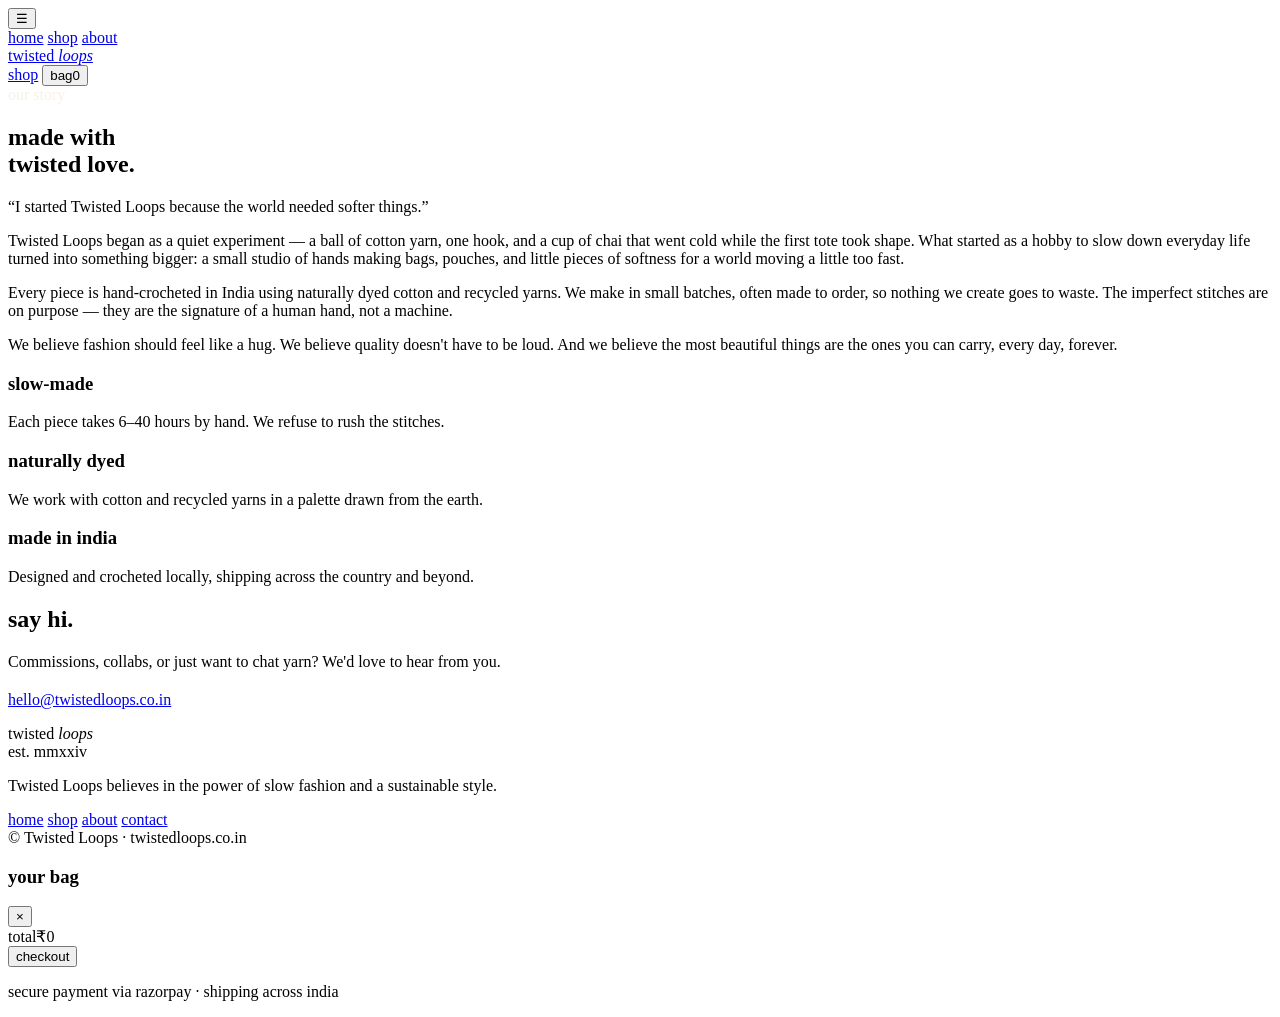
==== about.html @ e2114971 "Add files via upload" ====
<!doctype html>
<html lang="en">
<head>
  <meta charset="utf-8" />
  <meta name="viewport" content="width=device-width, initial-scale=1" />
  <title>About — Twisted Loops</title>
  <meta name="description" content="The story behind Twisted Loops — a small Indian studio making slow-stitched crochet bags and accessories." />
  <link rel="preconnect" href="https://fonts.googleapis.com">
  <link rel="preconnect" href="https://fonts.gstatic.com" crossorigin>
  <link href="https://fonts.googleapis.com/css2?family=Playfair+Display:ital,wght@0,400;0,500;1,400&family=Cormorant+Garamond:ital,wght@0,400;0,500;1,400&family=Jost:wght@300;400;500&display=swap" rel="stylesheet">
  <link rel="stylesheet" href="css/style.css" />
</head>
<body>

  <header class="site-header">
    <nav class="nav" aria-label="primary">
      <button class="nav-toggle" aria-label="menu">☰</button>
      <div class="nav-left">
        <a href="index.html">home</a>
        <a href="shop.html">shop</a>
        <a href="about.html">about</a>
      </div>
      <a href="index.html" class="brand">twisted <em>loops</em></a>
      <div class="nav-right">
        <a href="shop.html">shop</a>
        <button class="nav-cart" aria-label="open bag">bag<span class="count">0</span></button>
      </div>
    </nav>
  </header>

  <section class="about-hero">
    <div class="eyebrow" style="color: rgba(243,235,220,0.7); margin-bottom: 18px;">our story</div>
    <h1>made with<br/>twisted love.</h1>
    <p>“I started Twisted Loops because the world needed softer things.”</p>
  </section>

  <section class="about-story">
    <p>Twisted Loops began as a quiet experiment — a ball of cotton yarn, one hook, and a cup of chai that went cold while the first tote took shape. What started as a hobby to slow down everyday life turned into something bigger: a small studio of hands making bags, pouches, and little pieces of softness for a world moving a little too fast.</p>

    <p>Every piece is hand-crocheted in India using naturally dyed cotton and recycled yarns. We make in small batches, often made to order, so nothing we create goes to waste. The imperfect stitches are on purpose — they are the signature of a human hand, not a machine.</p>

    <p>We believe fashion should feel like a hug. We believe quality doesn't have to be loud. And we believe the most beautiful things are the ones you can carry, every day, forever.</p>
  </section>

  <section class="section on-cream" style="padding-top: 0;">
    <div class="values">
      <div class="value">
        <h3>slow-made</h3>
        <p>Each piece takes 6–40 hours by hand. We refuse to rush the stitches.</p>
      </div>
      <div class="value">
        <h3>naturally dyed</h3>
        <p>We work with cotton and recycled yarns in a palette drawn from the earth.</p>
      </div>
      <div class="value">
        <h3>made in india</h3>
        <p>Designed and crocheted locally, shipping across the country and beyond.</p>
      </div>
    </div>
  </section>

  <section class="about-cta">
    <h2>say hi.</h2>
    <p>Commissions, collabs, or just want to chat yarn? We'd love to hear from you.</p>
    <p style="margin-top: 20px;">
      <a href="mailto:hello@twistedloops.co.in" class="btn">hello@twistedloops.co.in</a>
    </p>
  </section>

  <!-- FOOTER -->
  <footer class="site-footer">
    <div class="brand">twisted <em>loops</em></div>
    <div class="est">est. mmxxiv</div>
    <p>Twisted Loops believes in the power of slow fashion and a sustainable style.</p>
    <div class="footer-links">
      <a href="index.html">home</a>
      <a href="shop.html">shop</a>
      <a href="about.html">about</a>
      <a href="mailto:hello@twistedloops.co.in">contact</a>
    </div>
    <div class="footer-fine">© <span class="js-year"></span> Twisted Loops · twistedloops.co.in</div>
  </footer>

  <!-- CART DRAWER -->
  <div class="cart-backdrop" aria-hidden="true"></div>
  <aside class="cart-drawer" aria-label="shopping bag">
    <div class="cart-head">
      <h3>your bag</h3>
      <button class="cart-close" aria-label="close">×</button>
    </div>
    <div class="cart-body"></div>
    <div class="cart-foot">
      <div class="cart-total"><span>total</span><span class="amount">₹0</span></div>
      <button class="btn btn-solid cart-checkout">checkout</button>
      <p class="note">secure payment via razorpay · shipping across india</p>
    </div>
  </aside>

  <script src="https://checkout.razorpay.com/v1/checkout.js"></script>
  <script src="js/config.js"></script>
  <script src="js/products.js"></script>
  <script src="js/cart.js"></script>
  <script src="js/main.js"></script>
</body>
</html>
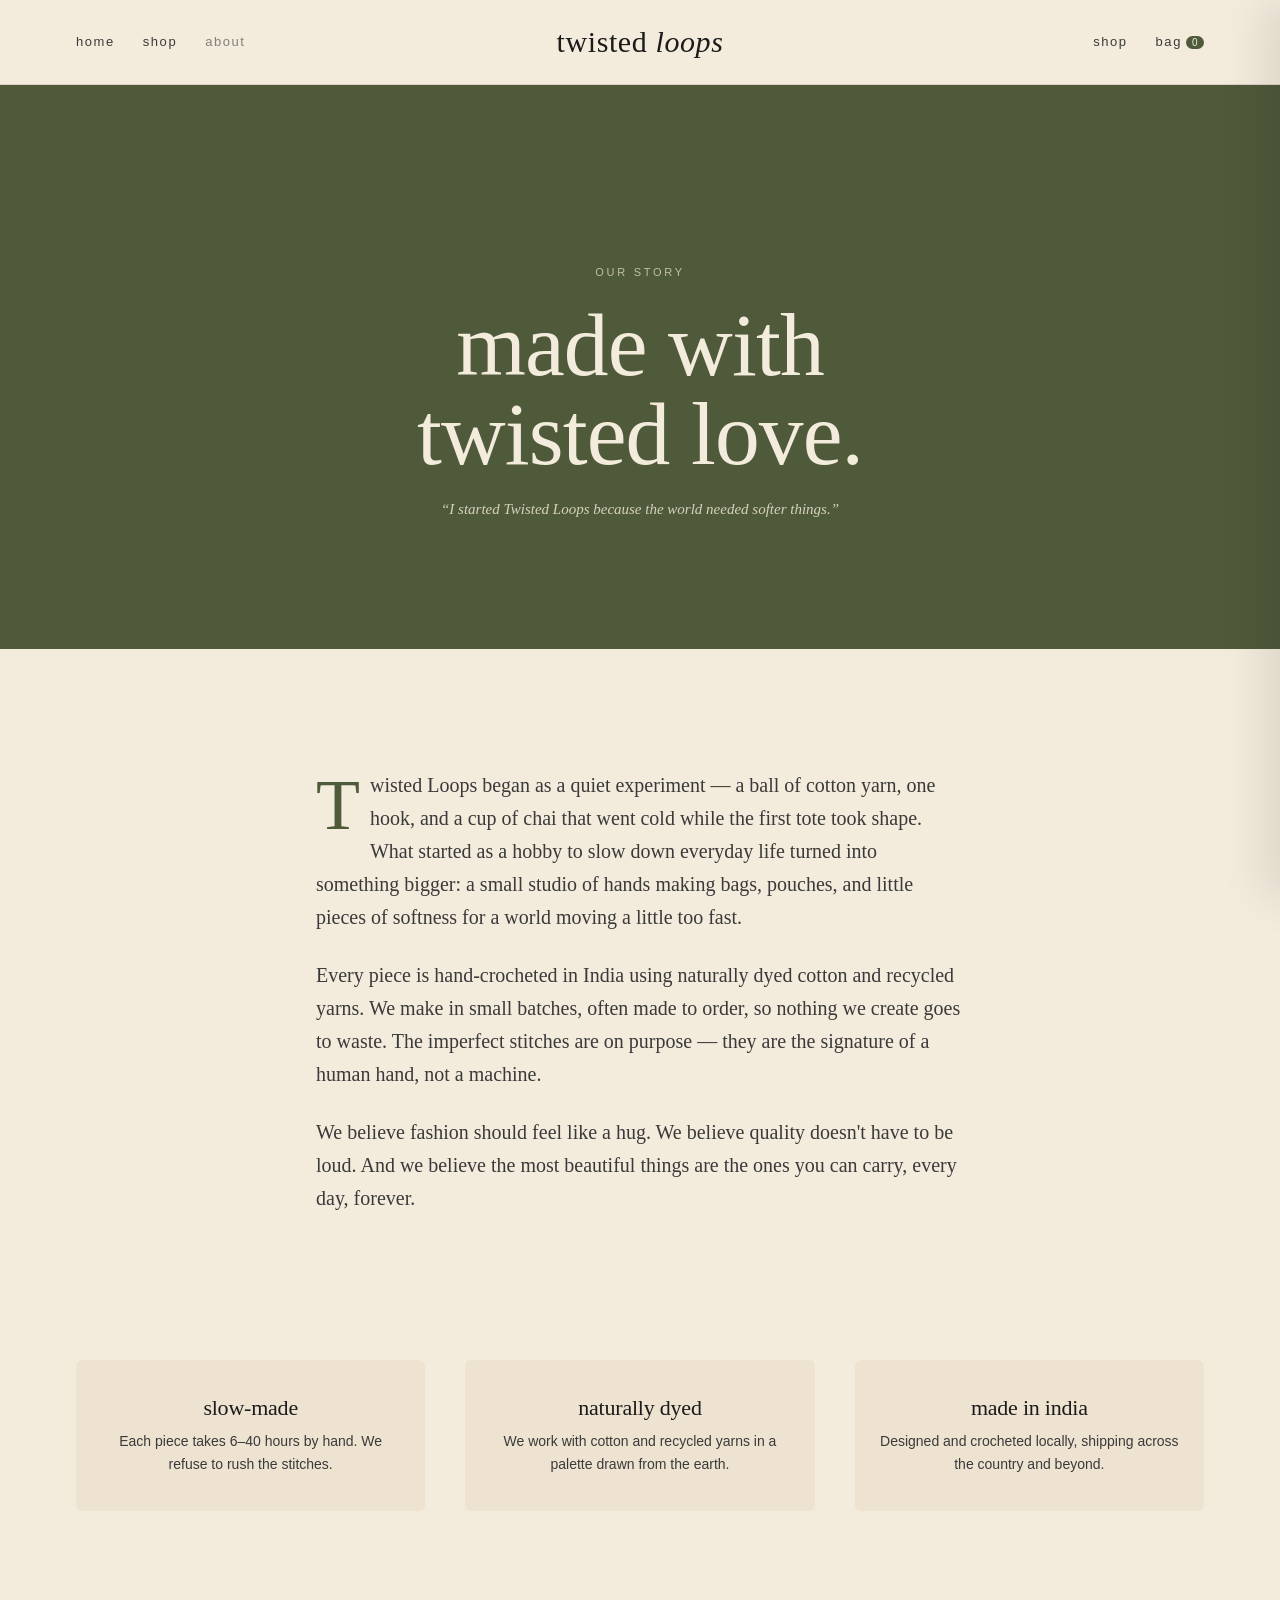
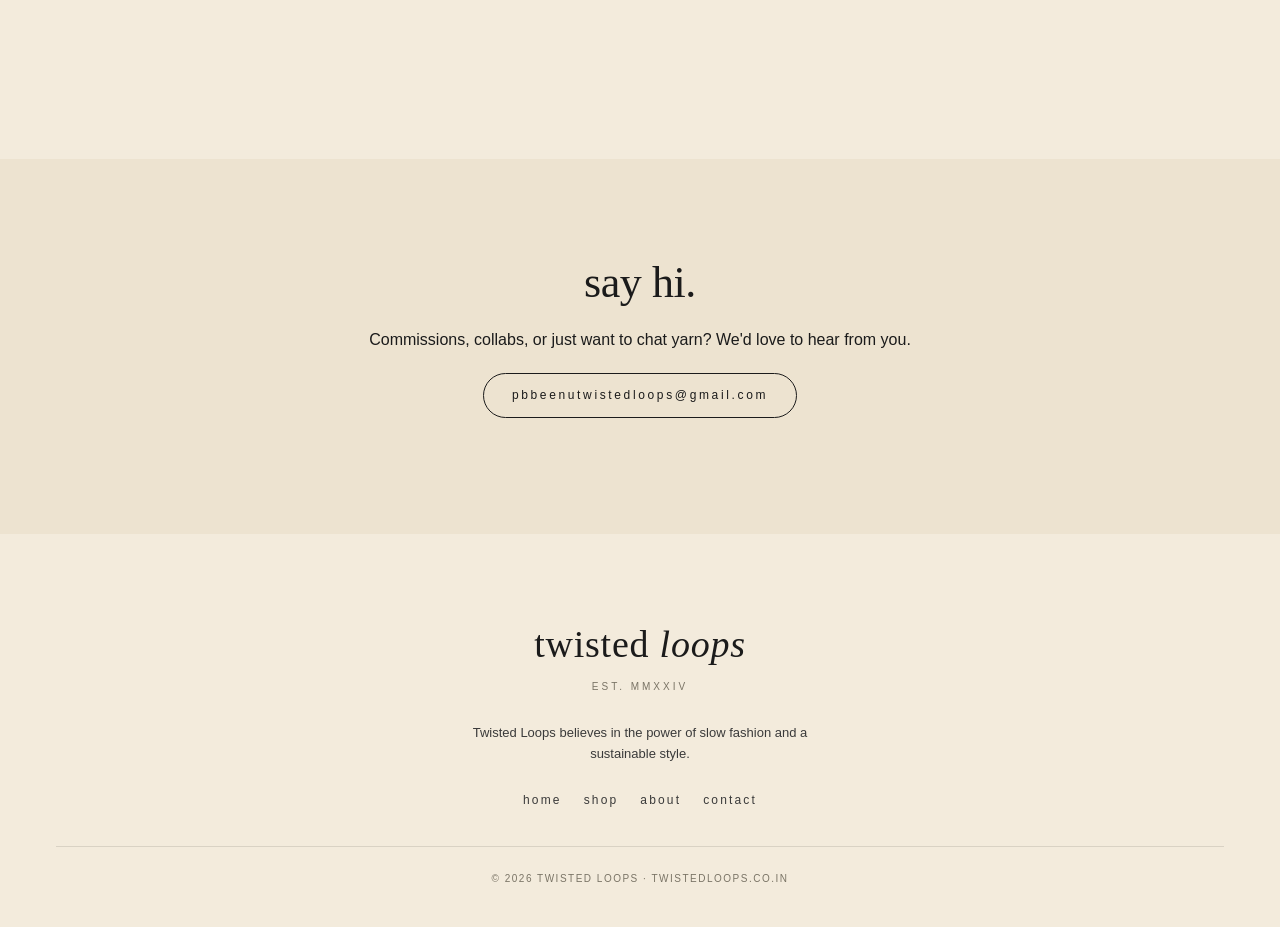
==== commit acfa04d8: "Update about.html updated the mail id" ====
--- a/about.html
+++ b/about.html
@@ -63,7 +63,7 @@
     <h2>say hi.</h2>
     <p>Commissions, collabs, or just want to chat yarn? We'd love to hear from you.</p>
     <p style="margin-top: 20px;">
-      <a href="mailto:hello@twistedloops.co.in" class="btn">hello@twistedloops.co.in</a>
+      <a href="mailto: pbbeenutwistedloops@gmail.com" class="btn">pbbeenutwistedloops@gmail.com</a>
     </p>
   </section>
 
--- a/css/style.css
+++ b/css/style.css
@@ -0,0 +1,802 @@
+/* ==========================================================================
+   Twisted Loops — global styles
+   Aesthetic: deep olive + warm cream, editorial serif, airy minimal
+   ========================================================================== */
+
+:root {
+  --olive: #4e5a3a;
+  --olive-deep: #3e4a2d;
+  --olive-soft: #6a7752;
+  --cream: #f3ebdc;
+  --cream-warm: #ede3d0;
+  --blush: #ead8c9;
+  --ink: #1b1b1b;
+  --ink-soft: #3a3a3a;
+  --muted: #7a7466;
+  --line: rgba(27, 27, 27, 0.12);
+  --line-cream: rgba(243, 235, 220, 0.25);
+
+  --font-serif: "Cormorant Garamond", "Playfair Display", Georgia, "Times New Roman", serif;
+  --font-display: "Playfair Display", "Cormorant Garamond", Georgia, serif;
+  --font-sans: "Jost", "Inter", -apple-system, BlinkMacSystemFont, "Helvetica Neue", Arial, sans-serif;
+
+  --radius-pill: 999px;
+  --radius-sm: 6px;
+
+  --maxw: 1240px;
+  --pad-x: clamp(20px, 5vw, 56px);
+}
+
+* { box-sizing: border-box; }
+
+html, body {
+  margin: 0;
+  padding: 0;
+  background: var(--cream);
+  color: var(--ink);
+  font-family: var(--font-sans);
+  font-size: 16px;
+  line-height: 1.6;
+  -webkit-font-smoothing: antialiased;
+  -moz-osx-font-smoothing: grayscale;
+}
+
+img { max-width: 100%; display: block; }
+
+a {
+  color: inherit;
+  text-decoration: none;
+  transition: opacity 0.2s ease, color 0.2s ease;
+}
+a:hover { opacity: 0.7; }
+
+button {
+  font-family: inherit;
+  cursor: pointer;
+  border: none;
+  background: none;
+  color: inherit;
+}
+
+h1, h2, h3, h4 {
+  font-family: var(--font-display);
+  font-weight: 400;
+  letter-spacing: -0.01em;
+  margin: 0 0 0.4em;
+  line-height: 1.1;
+}
+
+p { margin: 0 0 1em; }
+
+.container {
+  max-width: var(--maxw);
+  margin: 0 auto;
+  padding: 0 var(--pad-x);
+}
+
+.eyebrow {
+  font-family: var(--font-sans);
+  font-size: 11px;
+  letter-spacing: 0.25em;
+  text-transform: uppercase;
+  color: var(--muted);
+  margin-bottom: 1.25rem;
+}
+
+/* ---------- Navigation ---------- */
+
+.site-header {
+  position: sticky;
+  top: 0;
+  z-index: 50;
+  background: var(--cream);
+  border-bottom: 1px solid var(--line);
+}
+
+.nav {
+  display: grid;
+  grid-template-columns: 1fr auto 1fr;
+  align-items: center;
+  padding: 18px var(--pad-x);
+  max-width: var(--maxw);
+  margin: 0 auto;
+}
+
+.nav-left, .nav-right {
+  display: flex;
+  gap: 28px;
+  font-size: 13px;
+  letter-spacing: 0.12em;
+  text-transform: lowercase;
+  color: var(--ink-soft);
+}
+
+.nav-right { justify-content: flex-end; }
+
+.brand {
+  font-family: var(--font-display);
+  font-size: clamp(22px, 2.6vw, 30px);
+  letter-spacing: 0.02em;
+  text-align: center;
+  font-weight: 400;
+  color: var(--ink);
+  white-space: nowrap;
+}
+
+.brand em {
+  font-style: italic;
+  font-weight: 400;
+}
+
+.nav a.active { opacity: 0.6; }
+
+.nav-cart {
+  background: none;
+  border: none;
+  font-size: 13px;
+  letter-spacing: 0.12em;
+  text-transform: lowercase;
+  color: var(--ink-soft);
+  padding: 0;
+}
+
+.nav-cart .count {
+  display: inline-block;
+  min-width: 18px;
+  padding: 1px 6px;
+  margin-left: 4px;
+  background: var(--olive);
+  color: var(--cream);
+  border-radius: var(--radius-pill);
+  font-size: 10px;
+  letter-spacing: 0.05em;
+  text-align: center;
+}
+
+/* Mobile nav toggle */
+.nav-toggle {
+  display: none;
+  font-size: 20px;
+  background: none;
+  border: none;
+  padding: 0;
+}
+
+@media (max-width: 760px) {
+  .nav { grid-template-columns: auto 1fr auto; gap: 12px; }
+  .nav-left { display: none; }
+  .nav-right { gap: 16px; }
+  .nav-toggle { display: inline-block; }
+  .brand { text-align: left; }
+  .nav.open .nav-left {
+    display: flex;
+    flex-direction: column;
+    gap: 14px;
+    grid-column: 1 / -1;
+    padding-top: 10px;
+    border-top: 1px solid var(--line);
+    margin-top: 10px;
+  }
+}
+
+/* ---------- Buttons ---------- */
+
+.btn {
+  display: inline-block;
+  padding: 12px 28px;
+  border-radius: var(--radius-pill);
+  font-size: 12px;
+  letter-spacing: 0.22em;
+  text-transform: lowercase;
+  border: 1px solid currentColor;
+  background: transparent;
+  color: inherit;
+  transition: all 0.2s ease;
+  cursor: pointer;
+  text-align: center;
+}
+
+.btn:hover {
+  background: var(--ink);
+  color: var(--cream);
+  border-color: var(--ink);
+  opacity: 1;
+}
+
+.btn.btn-light { color: var(--cream); border-color: var(--cream); }
+.btn.btn-light:hover { background: var(--cream); color: var(--olive); border-color: var(--cream); }
+
+.btn.btn-solid {
+  background: var(--olive);
+  color: var(--cream);
+  border-color: var(--olive);
+}
+.btn.btn-solid:hover { background: var(--ink); border-color: var(--ink); }
+
+/* ---------- Hero split (home) ---------- */
+
+.hero {
+  background: var(--olive);
+  color: var(--cream);
+  position: relative;
+  overflow: hidden;
+}
+
+.hero-split {
+  display: grid;
+  grid-template-columns: 1fr 1fr;
+  gap: 0;
+  min-height: min(80vh, 760px);
+}
+
+.hero-img {
+  background-size: cover;
+  background-position: center;
+  background-repeat: no-repeat;
+}
+
+.hero-copy {
+  position: absolute;
+  inset: 0;
+  display: flex;
+  flex-direction: column;
+  align-items: center;
+  justify-content: center;
+  text-align: center;
+  padding: 0 var(--pad-x);
+  pointer-events: none;
+}
+.hero-copy > * { pointer-events: auto; }
+
+.hero-copy h1 {
+  color: var(--cream);
+  font-family: var(--font-display);
+  font-size: clamp(28px, 5.2vw, 64px);
+  line-height: 1.05;
+  letter-spacing: 0.005em;
+  max-width: 14ch;
+  font-weight: 400;
+  margin-bottom: 1.5rem;
+  text-shadow: 0 2px 20px rgba(0,0,0,0.15);
+}
+
+@media (max-width: 760px) {
+  .hero-split { grid-template-columns: 1fr; min-height: 70vh; }
+  .hero-img { height: 50vh; }
+  .hero-split .hero-img + .hero-img { display: none; }
+  .hero-copy { background: linear-gradient(180deg, rgba(0,0,0,0.08), rgba(0,0,0,0.35)); }
+}
+
+/* ---------- Generic section ---------- */
+
+.section {
+  padding: clamp(72px, 10vw, 140px) 0;
+}
+.section.on-olive {
+  background: var(--olive);
+  color: var(--cream);
+}
+.section.on-cream { background: var(--cream); }
+.section.on-cream-warm { background: var(--cream-warm); }
+
+.section-head {
+  text-align: center;
+  max-width: 640px;
+  margin: 0 auto 60px;
+}
+.section-head h2 {
+  font-size: clamp(26px, 3.4vw, 42px);
+  line-height: 1.15;
+  margin-bottom: 1rem;
+}
+.section-head p {
+  color: var(--muted);
+  font-size: 14px;
+  max-width: 48ch;
+  margin: 0 auto;
+}
+.section.on-olive .section-head p { color: rgba(243, 235, 220, 0.75); }
+
+/* ---------- Home: pitch row ---------- */
+
+.pitch-row {
+  display: grid;
+  grid-template-columns: repeat(4, 1fr);
+  gap: 20px;
+  max-width: 820px;
+  margin: 0 auto;
+}
+.pitch-row .pitch-img {
+  aspect-ratio: 3/4;
+  border-radius: var(--radius-sm);
+  background-size: cover;
+  background-position: center;
+}
+@media (max-width: 760px) {
+  .pitch-row { grid-template-columns: repeat(2, 1fr); }
+}
+
+/* ---------- Newsletter block ---------- */
+
+.newsletter {
+  max-width: 580px;
+  margin: 0 auto;
+  text-align: center;
+}
+.newsletter h2 {
+  font-size: clamp(28px, 3.6vw, 44px);
+  color: var(--cream);
+}
+.newsletter p {
+  color: rgba(243, 235, 220, 0.78);
+  font-size: 13px;
+  margin-bottom: 28px;
+}
+.newsletter form {
+  display: grid;
+  grid-template-columns: 1fr 1fr;
+  gap: 10px;
+}
+.newsletter input[type="text"],
+.newsletter input[type="email"] {
+  grid-column: span 1;
+  background: transparent;
+  border: 1px solid rgba(243, 235, 220, 0.55);
+  color: var(--cream);
+  padding: 14px 20px;
+  border-radius: var(--radius-pill);
+  font-family: var(--font-sans);
+  font-size: 13px;
+  letter-spacing: 0.08em;
+  outline: none;
+  transition: border-color 0.2s ease;
+}
+.newsletter input::placeholder { color: rgba(243, 235, 220, 0.55); }
+.newsletter input:focus { border-color: var(--cream); }
+.newsletter button[type="submit"] {
+  grid-column: 1 / -1;
+  padding: 14px 20px;
+  background: transparent;
+  color: var(--cream);
+  border: 1px solid rgba(243, 235, 220, 0.55);
+  border-radius: var(--radius-pill);
+  font-size: 12px;
+  letter-spacing: 0.22em;
+  text-transform: lowercase;
+  transition: all 0.2s ease;
+}
+.newsletter button[type="submit"]:hover {
+  background: var(--cream);
+  color: var(--olive);
+}
+.newsletter .form-note {
+  margin-top: 14px;
+  font-size: 11px;
+  letter-spacing: 0.1em;
+  color: rgba(243,235,220,0.55);
+}
+
+/* ---------- Home: circle gallery ---------- */
+
+.circle-gallery {
+  display: grid;
+  grid-template-columns: repeat(4, 1fr);
+  gap: clamp(18px, 3vw, 40px);
+  max-width: 900px;
+  margin: 0 auto;
+  align-items: center;
+  justify-items: center;
+}
+.circle {
+  width: 100%;
+  max-width: 170px;
+  aspect-ratio: 1;
+  border-radius: 50%;
+  background-size: cover;
+  background-position: center;
+}
+@media (max-width: 760px) {
+  .circle-gallery { grid-template-columns: repeat(2, 1fr); }
+}
+
+/* ---------- Footer ---------- */
+
+.site-footer {
+  background: var(--cream);
+  padding: 80px var(--pad-x) 40px;
+  text-align: center;
+  color: var(--ink);
+}
+.site-footer .brand {
+  font-size: clamp(28px, 3vw, 38px);
+  margin-bottom: 4px;
+}
+.site-footer .est {
+  font-size: 10px;
+  letter-spacing: 0.3em;
+  text-transform: uppercase;
+  color: var(--muted);
+  margin-bottom: 28px;
+}
+.site-footer p {
+  font-size: 13px;
+  color: var(--ink-soft);
+  max-width: 48ch;
+  margin: 0 auto 18px;
+}
+.footer-links {
+  display: flex;
+  gap: 22px;
+  justify-content: center;
+  margin: 26px 0 18px;
+  font-size: 12px;
+  letter-spacing: 0.18em;
+  text-transform: lowercase;
+  color: var(--ink-soft);
+  flex-wrap: wrap;
+}
+.footer-fine {
+  font-size: 10px;
+  letter-spacing: 0.15em;
+  text-transform: uppercase;
+  color: var(--muted);
+  margin-top: 36px;
+  border-top: 1px solid var(--line);
+  padding-top: 24px;
+}
+
+/* ==========================================================================
+   Shop page
+   ========================================================================== */
+
+.shop-hero {
+  background: var(--olive);
+  color: var(--cream);
+  padding: clamp(80px, 12vw, 160px) var(--pad-x) clamp(60px, 8vw, 100px);
+  text-align: center;
+}
+.shop-hero h1 {
+  color: var(--cream);
+  font-size: clamp(36px, 6vw, 76px);
+  margin-bottom: 12px;
+}
+.shop-hero p {
+  color: rgba(243,235,220,0.8);
+  max-width: 52ch;
+  margin: 0 auto;
+  font-size: 14px;
+}
+
+.shop-controls {
+  display: flex;
+  justify-content: center;
+  align-items: center;
+  gap: 8px;
+  flex-wrap: wrap;
+  padding: 36px var(--pad-x) 10px;
+  background: var(--cream);
+  border-bottom: 1px solid var(--line);
+}
+.filter-btn {
+  padding: 8px 18px;
+  border: 1px solid var(--line);
+  border-radius: var(--radius-pill);
+  background: transparent;
+  color: var(--ink-soft);
+  font-size: 12px;
+  letter-spacing: 0.15em;
+  text-transform: lowercase;
+  transition: all 0.2s ease;
+}
+.filter-btn:hover { border-color: var(--ink); color: var(--ink); }
+.filter-btn.active {
+  background: var(--olive);
+  color: var(--cream);
+  border-color: var(--olive);
+}
+
+.product-grid {
+  display: grid;
+  grid-template-columns: repeat(3, 1fr);
+  gap: clamp(28px, 4vw, 56px) clamp(22px, 3vw, 40px);
+  max-width: var(--maxw);
+  margin: 0 auto;
+  padding: clamp(48px, 7vw, 88px) var(--pad-x);
+}
+@media (max-width: 960px) { .product-grid { grid-template-columns: repeat(2, 1fr); } }
+@media (max-width: 520px) { .product-grid { grid-template-columns: 1fr; } }
+
+.product {
+  text-align: left;
+  display: flex;
+  flex-direction: column;
+}
+.product-media {
+  position: relative;
+  aspect-ratio: 4/5;
+  border-radius: var(--radius-sm);
+  background-size: cover;
+  background-position: center;
+  overflow: hidden;
+  margin-bottom: 18px;
+  cursor: pointer;
+}
+.product-media::after {
+  content: "";
+  position: absolute;
+  inset: 0;
+  background: rgba(27,27,27,0);
+  transition: background 0.3s ease;
+}
+.product:hover .product-media::after { background: rgba(27,27,27,0.08); }
+
+.badge {
+  position: absolute;
+  top: 14px;
+  left: 14px;
+  background: var(--cream);
+  color: var(--ink);
+  padding: 4px 10px;
+  border-radius: var(--radius-pill);
+  font-size: 10px;
+  letter-spacing: 0.2em;
+  text-transform: uppercase;
+  z-index: 2;
+}
+
+.product h3 {
+  font-family: var(--font-display);
+  font-size: 20px;
+  margin-bottom: 4px;
+  letter-spacing: 0.005em;
+}
+.product .price {
+  font-size: 13px;
+  color: var(--muted);
+  letter-spacing: 0.08em;
+  margin-bottom: 14px;
+}
+.product .add {
+  align-self: flex-start;
+  padding: 10px 22px;
+  border: 1px solid var(--ink);
+  border-radius: var(--radius-pill);
+  font-size: 11px;
+  letter-spacing: 0.22em;
+  text-transform: lowercase;
+  background: transparent;
+  color: var(--ink);
+  transition: all 0.2s ease;
+}
+.product .add:hover { background: var(--ink); color: var(--cream); }
+
+/* ==========================================================================
+   Cart drawer
+   ========================================================================== */
+
+.cart-backdrop {
+  position: fixed;
+  inset: 0;
+  background: rgba(27,27,27,0.35);
+  opacity: 0;
+  pointer-events: none;
+  transition: opacity 0.25s ease;
+  z-index: 90;
+}
+.cart-backdrop.open { opacity: 1; pointer-events: auto; }
+
+.cart-drawer {
+  position: fixed;
+  top: 0;
+  right: 0;
+  height: 100vh;
+  width: min(420px, 100vw);
+  background: var(--cream);
+  transform: translateX(100%);
+  transition: transform 0.3s ease;
+  z-index: 100;
+  display: flex;
+  flex-direction: column;
+  box-shadow: -20px 0 40px rgba(0,0,0,0.08);
+}
+.cart-drawer.open { transform: translateX(0); }
+.cart-head {
+  display: flex;
+  justify-content: space-between;
+  align-items: center;
+  padding: 24px 28px;
+  border-bottom: 1px solid var(--line);
+}
+.cart-head h3 {
+  font-family: var(--font-display);
+  font-size: 22px;
+  margin: 0;
+}
+.cart-close {
+  font-size: 22px;
+  padding: 0;
+  line-height: 1;
+  color: var(--ink-soft);
+}
+.cart-body {
+  flex: 1;
+  overflow-y: auto;
+  padding: 10px 28px 20px;
+}
+.cart-empty {
+  padding: 40px 0;
+  text-align: center;
+  color: var(--muted);
+  font-size: 14px;
+}
+.cart-item {
+  display: grid;
+  grid-template-columns: 70px 1fr auto;
+  gap: 14px;
+  padding: 18px 0;
+  border-bottom: 1px solid var(--line);
+  align-items: center;
+}
+.cart-item .thumb {
+  width: 70px;
+  height: 84px;
+  background-size: cover;
+  background-position: center;
+  border-radius: 4px;
+}
+.cart-item .name { font-family: var(--font-display); font-size: 16px; margin: 0 0 4px; }
+.cart-item .meta { font-size: 12px; color: var(--muted); display: flex; align-items: center; gap: 10px; }
+.cart-item .qty {
+  display: inline-flex;
+  align-items: center;
+  border: 1px solid var(--line);
+  border-radius: var(--radius-pill);
+  overflow: hidden;
+}
+.cart-item .qty button { padding: 2px 8px; font-size: 14px; color: var(--ink-soft); }
+.cart-item .qty span { padding: 0 6px; font-size: 13px; }
+.cart-item .remove {
+  font-size: 11px;
+  letter-spacing: 0.15em;
+  text-transform: lowercase;
+  color: var(--muted);
+  padding: 0;
+}
+.cart-item .remove:hover { color: var(--ink); }
+.cart-item .line-total {
+  font-size: 14px;
+  color: var(--ink);
+  text-align: right;
+  min-width: 70px;
+}
+.cart-foot {
+  padding: 20px 28px 28px;
+  border-top: 1px solid var(--line);
+  background: var(--cream-warm);
+}
+.cart-total {
+  display: flex;
+  justify-content: space-between;
+  font-family: var(--font-display);
+  font-size: 20px;
+  margin-bottom: 14px;
+}
+.cart-foot .btn { width: 100%; padding: 16px; }
+.cart-foot .note {
+  font-size: 11px;
+  color: var(--muted);
+  margin: 10px 0 0;
+  text-align: center;
+  letter-spacing: 0.05em;
+}
+
+/* ==========================================================================
+   About page
+   ========================================================================== */
+
+.about-hero {
+  background: var(--olive);
+  color: var(--cream);
+  padding: clamp(100px, 14vw, 180px) var(--pad-x) clamp(80px, 10vw, 140px);
+  text-align: center;
+}
+.about-hero h1 {
+  color: var(--cream);
+  font-size: clamp(40px, 7vw, 92px);
+  line-height: 1;
+  margin-bottom: 18px;
+}
+.about-hero p {
+  color: rgba(243,235,220,0.82);
+  max-width: 54ch;
+  margin: 0 auto;
+  font-size: 15px;
+  font-style: italic;
+  font-family: var(--font-serif);
+}
+
+.about-story {
+  max-width: 760px;
+  margin: 0 auto;
+  padding: clamp(72px, 10vw, 120px) var(--pad-x);
+}
+.about-story p {
+  font-family: var(--font-serif);
+  font-size: clamp(17px, 1.6vw, 20px);
+  line-height: 1.65;
+  color: var(--ink-soft);
+  margin-bottom: 1.25em;
+}
+.about-story p:first-child::first-letter {
+  font-family: var(--font-display);
+  float: left;
+  font-size: 3.6em;
+  line-height: 0.85;
+  padding: 6px 10px 0 0;
+  color: var(--olive);
+}
+
+.values {
+  display: grid;
+  grid-template-columns: repeat(3, 1fr);
+  gap: 40px;
+  max-width: var(--maxw);
+  margin: 0 auto;
+  padding: 0 var(--pad-x) clamp(72px, 10vw, 120px);
+}
+@media (max-width: 760px) { .values { grid-template-columns: 1fr; gap: 32px; } }
+.value {
+  text-align: center;
+  padding: 36px 24px;
+  background: var(--cream-warm);
+  border-radius: var(--radius-sm);
+}
+.value h3 {
+  font-size: 22px;
+  margin-bottom: 10px;
+}
+.value p {
+  font-size: 14px;
+  color: var(--ink-soft);
+  margin: 0;
+}
+
+.about-cta {
+  background: var(--cream-warm);
+  padding: clamp(60px, 8vw, 100px) var(--pad-x);
+  text-align: center;
+}
+.about-cta h2 {
+  font-size: clamp(28px, 3.6vw, 44px);
+  margin-bottom: 20px;
+}
+
+/* ---------- Utility ---------- */
+
+.center { text-align: center; }
+.mt-lg { margin-top: 40px; }
+.mb-lg { margin-bottom: 40px; }
+.sr-only {
+  position: absolute; width: 1px; height: 1px; padding: 0; margin: -1px; overflow: hidden;
+  clip: rect(0,0,0,0); white-space: nowrap; border: 0;
+}
+
+/* ---------- Toast ---------- */
+.toast {
+  position: fixed;
+  bottom: 24px;
+  left: 50%;
+  transform: translateX(-50%) translateY(20px);
+  background: var(--ink);
+  color: var(--cream);
+  padding: 12px 22px;
+  border-radius: var(--radius-pill);
+  font-size: 12px;
+  letter-spacing: 0.18em;
+  text-transform: lowercase;
+  opacity: 0;
+  pointer-events: none;
+  transition: opacity 0.25s ease, transform 0.25s ease;
+  z-index: 120;
+}
+.toast.show { opacity: 1; transform: translateX(-50%) translateY(0); }
